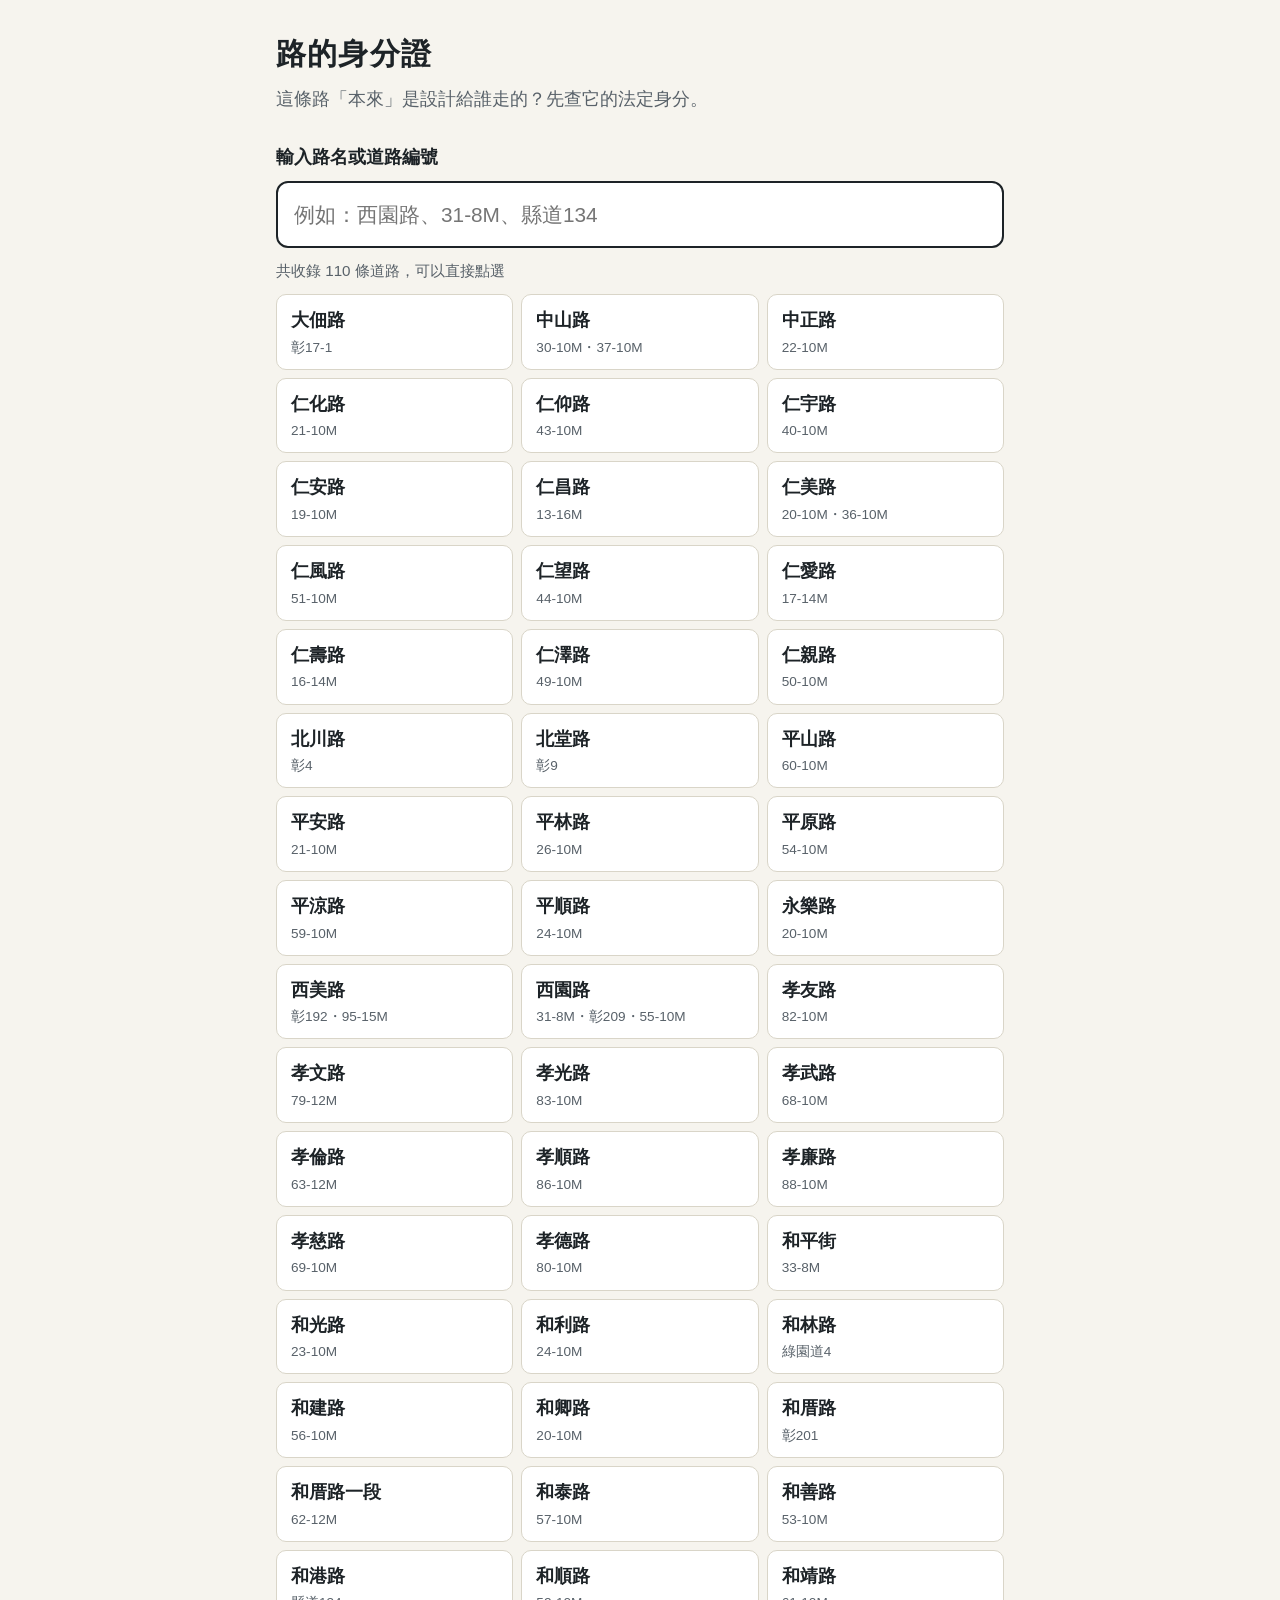
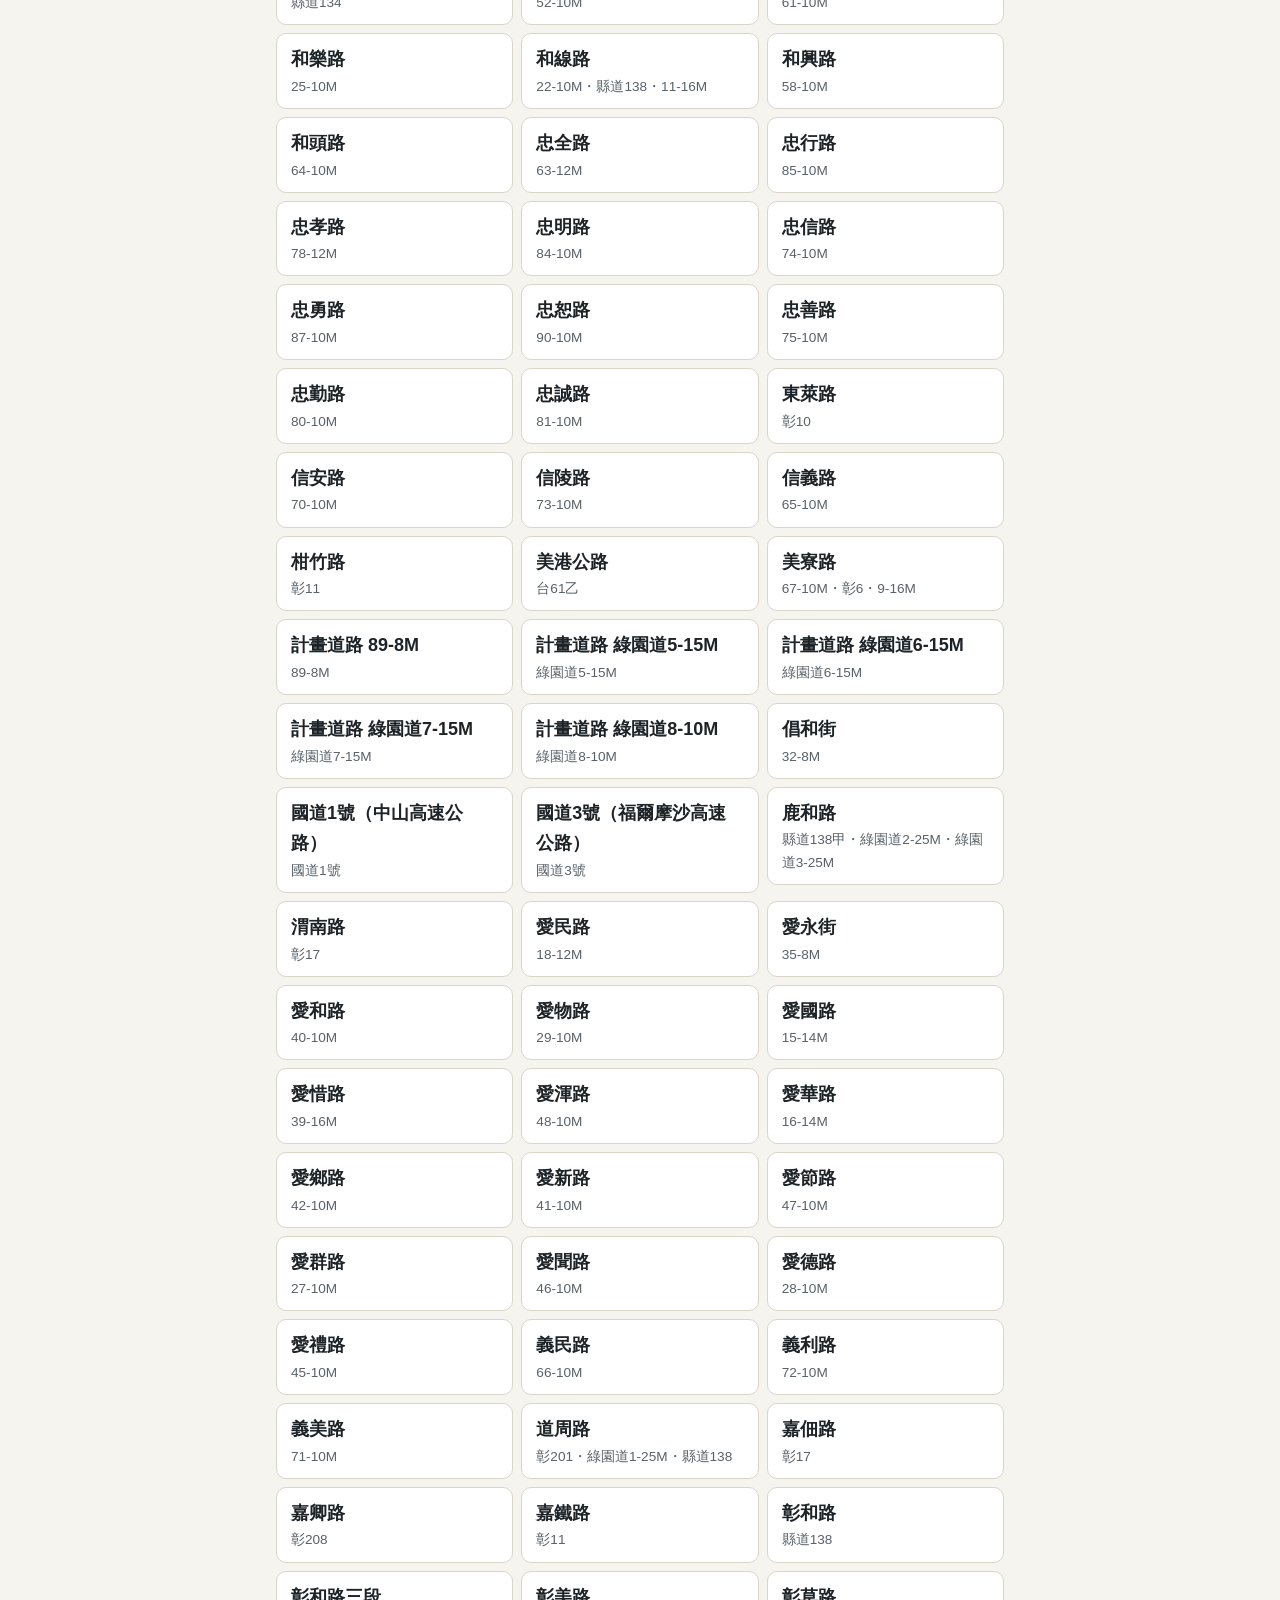
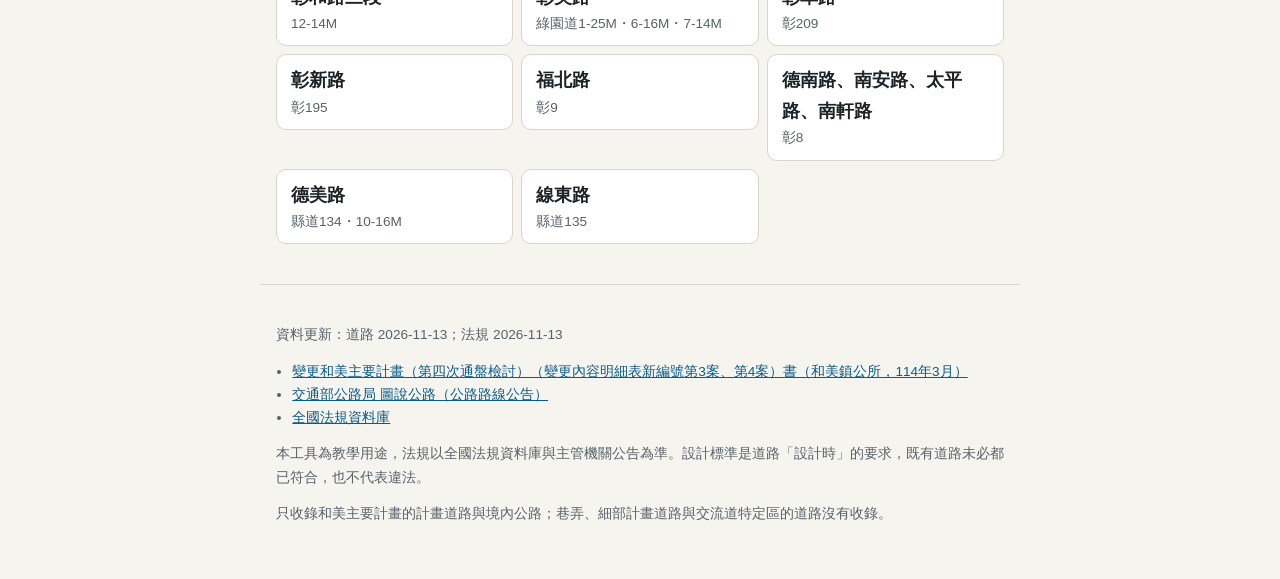
==== index.html @ d0cd9223 "建立路的身分證：和美道路法定身分查詢工具 靜態網站加三份法規研究資料（公路法體系、市區道路體系、和美主要計畫道路編號表）， 以 scripts/build_data.py 合併成網站讀取的 JSON。" ====
<!doctype html>
<html lang="zh-Hant-TW">
<head>
<meta charset="utf-8">
<meta name="viewport" content="width=device-width, initial-scale=1">
<title>路的身分證｜和美道路法定身分查詢</title>
<meta name="description" content="輸入和美鎮的路名或道路編號，查它在公路法、和美都市計畫與市區道路條例下的身分與法定要求。">
<link rel="stylesheet" href="assets/style.css">
</head>
<body>
<div id="banner" class="banner" hidden></div>
<header class="site-head">
  <a class="brand" href="#">路的身分證</a>
  <p class="tagline">這條路「本來」是設計給誰走的？先查它的法定身分。</p>
</header>

<main>
  <section id="search-view">
    <label class="search-label" for="q">輸入路名或道路編號</label>
    <input id="q" class="search" type="search" autocomplete="off" inputmode="search"
           placeholder="例如：西園路、31-8M、縣道134">
    <p id="search-status" class="status" role="status" aria-live="polite"></p>
    <ul id="results" class="road-list"></ul>
  </section>

  <section id="card-view" hidden>
    <p class="back"><a href="#">← 回到搜尋</a></p>
    <div id="card"></div>
  </section>
</main>

<footer class="site-foot">
  <p id="updated"></p>
  <ul id="sources" class="sources"></ul>
  <p>本工具為教學用途，法規以全國法規資料庫與主管機關公告為準。設計標準是道路「設計時」的要求，既有道路未必都已符合，也不代表違法。</p>
  <p>只收錄和美主要計畫的計畫道路與境內公路；巷弄、細部計畫道路與交流道特定區的道路沒有收錄。</p>
</footer>

<noscript><p class="banner">這個工具需要開啟 JavaScript 才能使用。</p></noscript>
<script type="module" src="assets/app.js"></script>
</body>
</html>
---- assets/style.css ----
:root {
  --bg: #f6f4ee;
  --card: #ffffff;
  --ink: #1d2327;
  --muted: #586169;
  --line: #d9d5c8;
  --accent: #0b5c8a;
  --hw: #b4541a;
  --plan: #2f7a4d;
  --urban: #0b5c8a;
  --field: #7a4a9a;
  --warn-bg: #fff3d6;
  --warn-ink: #6b4a00;
  --radius: 12px;
}
@media (prefers-color-scheme: dark) {
  :root {
    --bg: #14181b;
    --card: #1e2428;
    --ink: #eceff1;
    --muted: #a9b3ba;
    --line: #36404a;
    --accent: #7cc4ee;
    --hw: #f0a070;
    --plan: #7fd0a0;
    --urban: #7cc4ee;
    --field: #c9a3e6;
    --warn-bg: #3d3212;
    --warn-ink: #ffe2a0;
  }
}
* { box-sizing: border-box; }
html { -webkit-text-size-adjust: 100%; }
body {
  margin: 0;
  background: var(--bg);
  color: var(--ink);
  font: 18px/1.7 -apple-system, BlinkMacSystemFont, "PingFang TC", "Noto Sans TC", "Microsoft JhengHei", sans-serif;
}
main, .site-head, .site-foot { max-width: 760px; margin: 0 auto; padding: 0 16px; }
a { color: var(--accent); }
a:focus-visible, button:focus-visible, input:focus-visible, summary:focus-visible {
  outline: 3px solid var(--accent); outline-offset: 2px;
}
.banner { background: #a12a1c; color: #fff; text-align: center; padding: 10px 16px; font-weight: 700; }

.site-head { padding-top: 28px; padding-bottom: 8px; }
.brand { font-size: 1.9rem; font-weight: 800; color: var(--ink); text-decoration: none; letter-spacing: .04em; }
.tagline { margin: 4px 0 0; color: var(--muted); }

.search-label { display: block; font-weight: 700; margin: 20px 0 8px; }
.search {
  width: 100%; font: inherit; font-size: 1.3rem; padding: 14px 16px;
  border: 2px solid var(--ink); border-radius: var(--radius);
  background: var(--card); color: var(--ink);
}
.status { color: var(--muted); margin: 10px 0; font-size: .95rem; }
.road-list {
  list-style: none; padding: 0; margin: 0 0 40px;
  display: grid; grid-template-columns: repeat(auto-fill, minmax(210px, 1fr)); gap: 8px;
}
.road-list a {
  display: flex; flex-direction: column; padding: 10px 14px; min-height: 64px; justify-content: center;
  background: var(--card); border: 1px solid var(--line); border-radius: 10px;
  text-decoration: none; color: var(--ink);
}
.road-list a:hover { border-color: var(--accent); }
.rname { font-weight: 700; }
.rcode { color: var(--muted); font-size: .85rem; font-variant-numeric: tabular-nums; }

.back { margin: 20px 0 8px; }
.id-head {
  background: var(--card); border: 2px solid var(--ink); border-radius: var(--radius);
  padding: 18px 20px; margin-bottom: 16px;
}
.eyebrow { margin: 0; font-size: .85rem; letter-spacing: .3em; color: var(--muted); }
.id-head h1 { margin: 0; font-size: 2.3rem; line-height: 1.3; }
.seg-label { margin: 4px 0 0; color: var(--muted); }
.tabs { display: flex; flex-wrap: wrap; gap: 8px; }
.tab {
  padding: 8px 14px; border: 2px solid var(--line); border-radius: 999px;
  text-decoration: none; color: var(--ink); background: var(--bg); font-size: .95rem;
}
.tab.on { border-color: var(--ink); background: var(--ink); color: var(--bg); font-weight: 700; }

.block {
  background: var(--card); border: 1px solid var(--line); border-left: 8px solid var(--line);
  border-radius: var(--radius); padding: 16px 20px; margin-bottom: 16px;
}
.b-highway { border-left-color: var(--hw); }
.b-plan { border-left-color: var(--plan); }
.b-urban { border-left-color: var(--urban); }
.b-field { border-left-color: var(--field); }
.block h2 { margin: 0 0 8px; font-size: 1.2rem; }
.block h3 { font-size: 1.05rem; margin: 18px 0 8px; }
.verdict { font-size: 1.45rem; font-weight: 800; margin: 4px 0 10px; line-height: 1.4; }
dl { margin: 0; }
.row { display: grid; grid-template-columns: 6.5em 1fr; gap: 8px; padding: 6px 0; border-top: 1px dashed var(--line); }
dt { color: var(--muted); }
dd { margin: 0; overflow-wrap: anywhere; }
.note { color: var(--muted); font-size: .95rem; margin: 10px 0; }
.note.warn { background: var(--warn-bg); color: var(--warn-ink); padding: 8px 12px; border-radius: 8px; }
.empty { color: var(--muted); }
.badge {
  display: inline-block; margin-left: 8px; padding: 1px 8px; font-size: .78rem; font-weight: 700;
  background: var(--warn-bg); color: var(--warn-ink); border: 1px solid currentColor; border-radius: 999px;
  vertical-align: middle; white-space: nowrap;
}

details.group { border-top: 1px solid var(--line); }
details.group > summary { cursor: pointer; padding: 12px 0; font-weight: 700; font-size: 1.05rem; }
.count { color: var(--muted); font-weight: 400; margin-left: 8px; font-size: .9rem; }
.rule { border: 1px solid var(--line); border-radius: 10px; padding: 12px 14px; margin: 0 0 12px; background: var(--bg); }
.rule h4 { margin: 0 0 6px; font-size: .95rem; color: var(--muted); font-weight: 700; }
.plain { margin: 0 0 8px; font-size: 1.05rem; }
.rule details > summary { cursor: pointer; color: var(--accent); font-size: .95rem; }
.lawtext { white-space: pre-wrap; font-size: .95rem; border-left: 3px solid var(--line); padding-left: 12px; margin: 8px 0; }
.meta { font-size: .85rem; color: var(--muted); margin: 6px 0 0; overflow-wrap: anywhere; }

.checklist { padding-left: 1.2em; margin: 8px 0; }
.checklist li { margin-bottom: 6px; }
.actions { display: flex; flex-wrap: wrap; gap: 10px; align-items: center; margin: 14px 0 0; }
button {
  font: inherit; font-weight: 700; padding: 10px 18px; border-radius: 10px; cursor: pointer;
  border: 2px solid var(--ink); background: var(--ink); color: var(--bg);
}
button.ghost { background: transparent; color: var(--ink); }
.copy-status { font-size: .9rem; color: var(--muted); }

.site-foot { color: var(--muted); font-size: .85rem; padding-top: 24px; padding-bottom: 40px; border-top: 1px solid var(--line); margin-top: 24px; }
.sources { padding-left: 1.2em; }

@media print {
  body { background: #fff; color: #000; font-size: 11pt; }
  .site-head, .back, .actions, .banner, .tabs, .site-foot .sources { display: none; }
  .block, .id-head { border-color: #000; break-inside: avoid; }
  details.group > summary .count { display: none; }
  .rule details { display: none; }
  a { color: #000; text-decoration: none; }
}

.cands { padding-left: 1.2em; margin: 8px 0; }
.cands li { margin-bottom: 8px; }
.note { white-space: pre-line; }
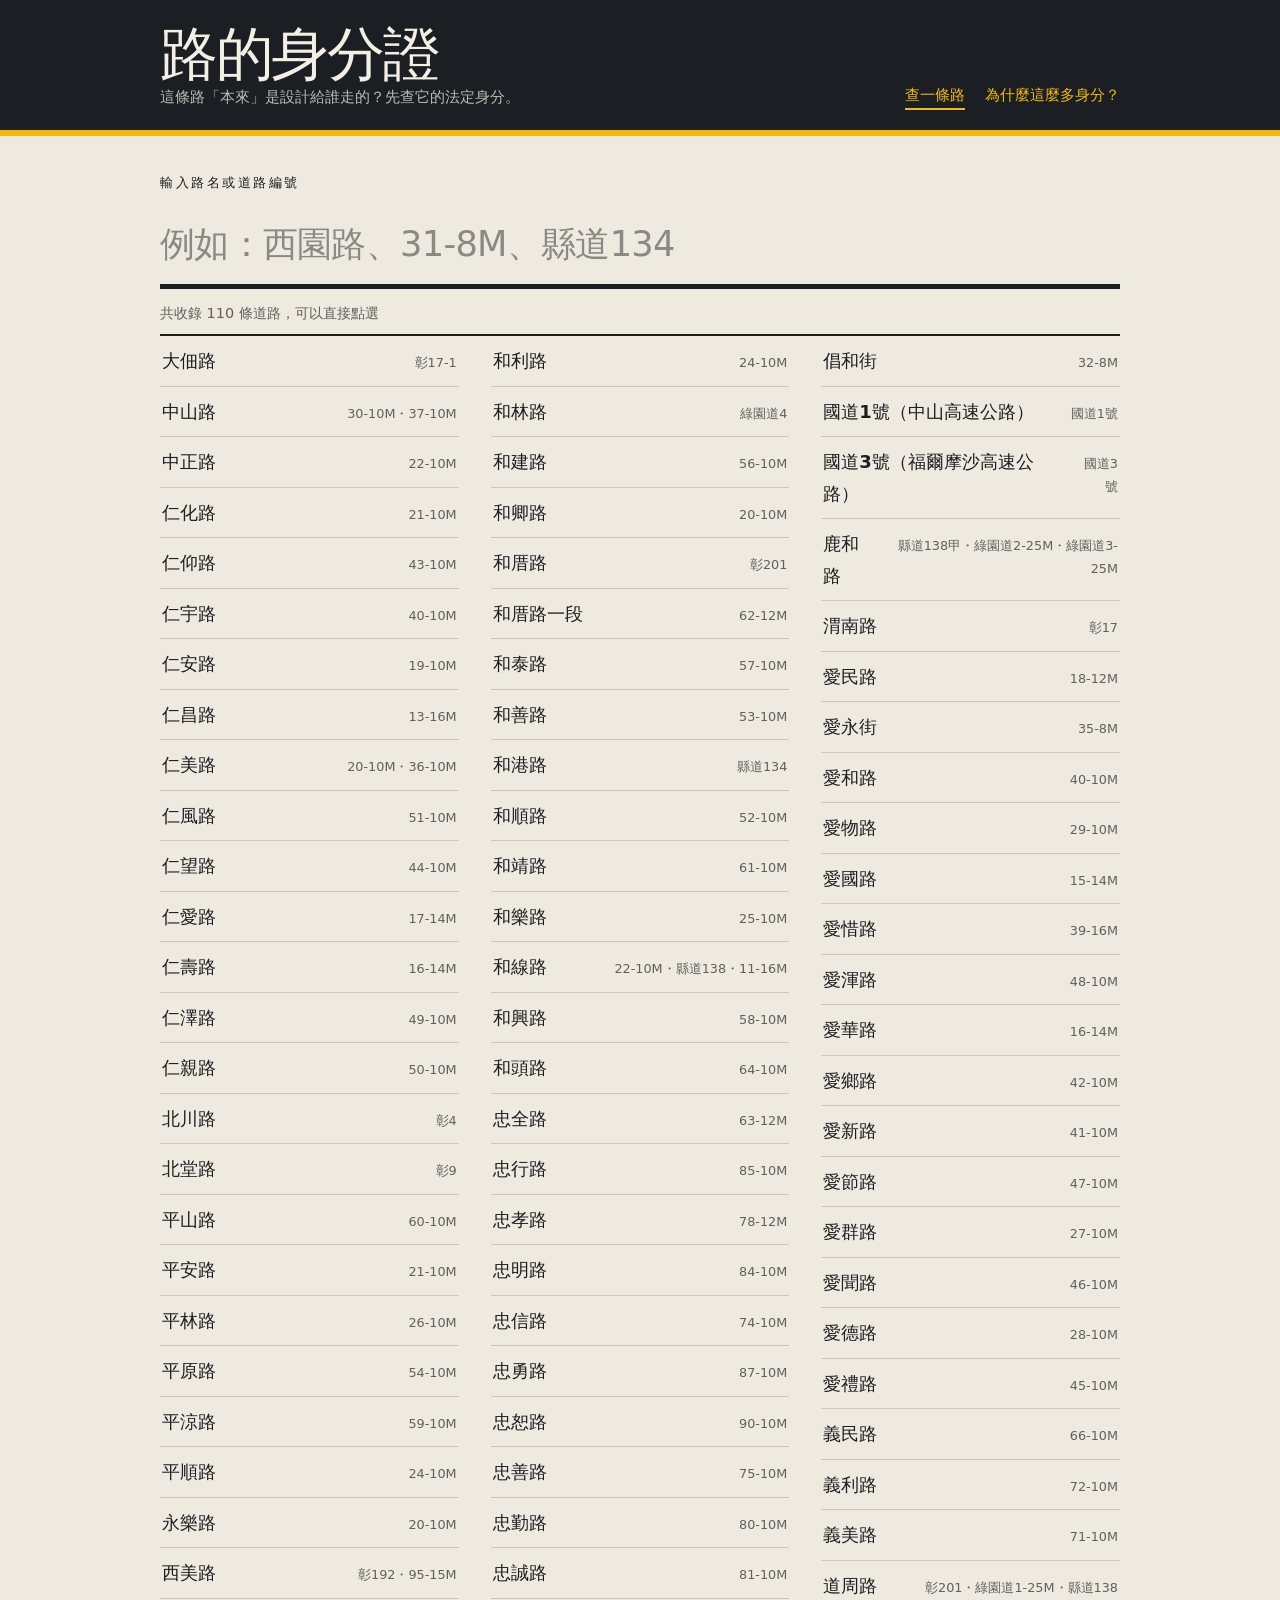
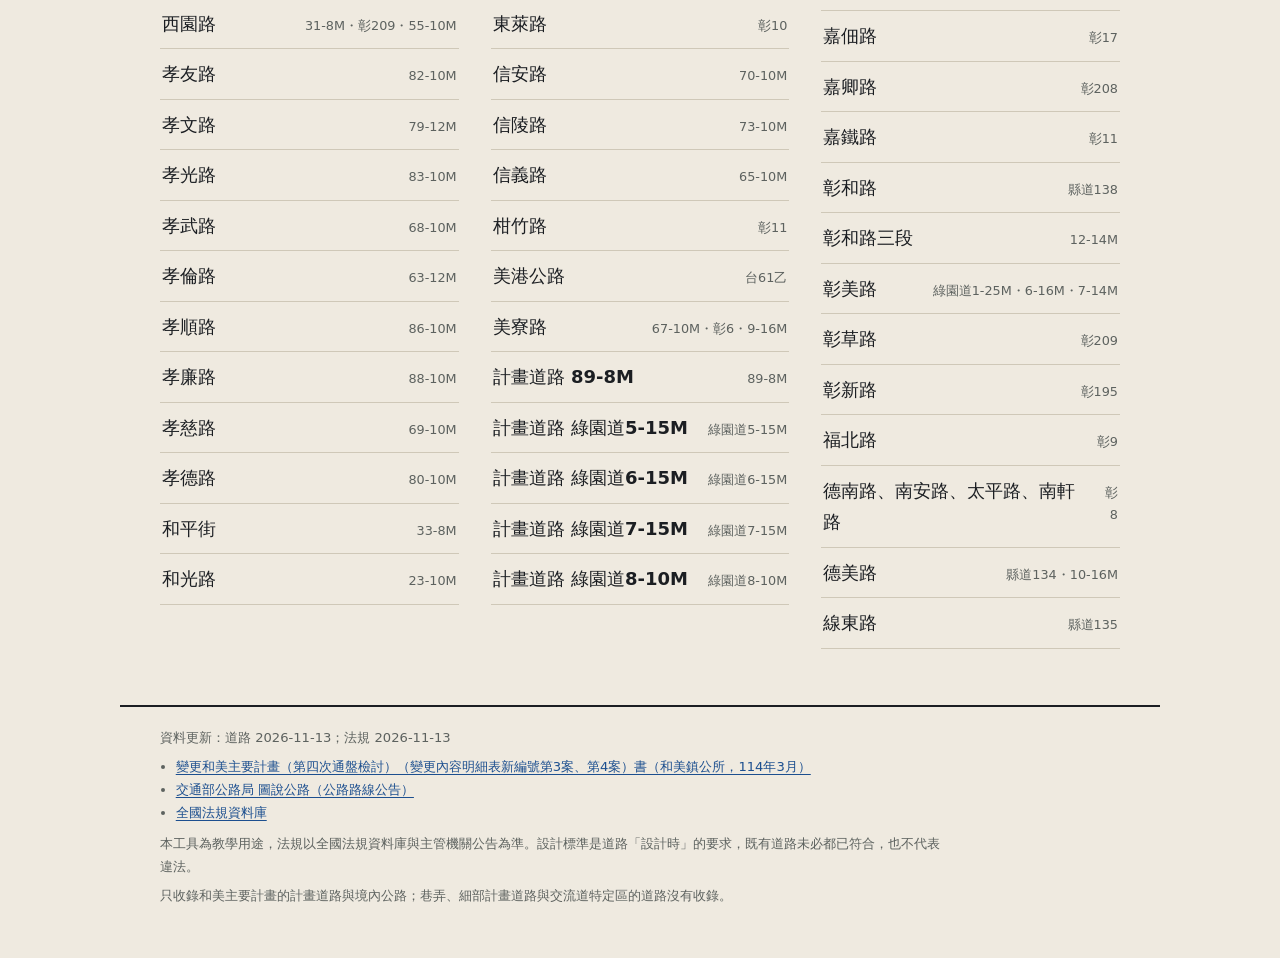
==== commit 9fcd10db: "新增分析頁「一條路，好幾個老闆」並改版視覺 說明道路多法規、多機關管理的成因、可觀察現象與五種解法； 樣式改為柏油色頁首、直角粗線與大字編號，桌機兩欄。  Co-Authored-By: Claude" ====
--- a/index.html
+++ b/index.html
@@ -10,8 +10,16 @@
 <body>
 <div id="banner" class="banner" hidden></div>
 <header class="site-head">
-  <a class="brand" href="#">路的身分證</a>
-  <p class="tagline">這條路「本來」是設計給誰走的？先查它的法定身分。</p>
+  <div class="wrap">
+    <div>
+      <a class="brand" href="./">路的身分證</a>
+      <p class="tagline">這條路「本來」是設計給誰走的？先查它的法定身分。</p>
+    </div>
+    <nav class="nav" aria-label="主選單">
+      <a href="./" aria-current="page">查一條路</a>
+      <a href="why.html">為什麼這麼多身分？</a>
+    </nav>
+  </div>
 </header>
 
 <main>
@@ -24,7 +32,7 @@
   </section>
 
   <section id="card-view" hidden>
-    <p class="back"><a href="#">← 回到搜尋</a></p>
+    <p class="back"><a href="#">← 回到全部道路</a></p>
     <div id="card"></div>
   </section>
 </main>
--- a/assets/style.css
+++ b/assets/style.css
@@ -1,144 +1,180 @@
+/* 路的身分證：柏油、標線、路牌。平塗色塊、直角、粗線，不用陰影與圓角卡片。 */
 :root {
-  --bg: #f6f4ee;
-  --card: #ffffff;
-  --ink: #1d2327;
-  --muted: #586169;
-  --line: #d9d5c8;
-  --accent: #0b5c8a;
-  --hw: #b4541a;
-  --plan: #2f7a4d;
-  --urban: #0b5c8a;
-  --field: #7a4a9a;
-  --warn-bg: #fff3d6;
-  --warn-ink: #6b4a00;
-  --radius: 12px;
+  --asphalt: #1b1e22;
+  --paper: #efeae0;
+  --sheet: #f9f6ee;
+  --ink: #1b1e22;
+  --muted: #5d625f;
+  --line: #1b1e22;
+  --hair: #cfc8b8;
+  --yellow: #f0b90b;
+  --green: #17603f;
+  --blue: #1c4f8f;
+  --red: #b93a26;
+  --violet: #5b3f86;
+  --warn-bg: #fbe9a8;
+  --warn-ink: #4d3a00;
+  --accent: var(--blue);
 }
 @media (prefers-color-scheme: dark) {
   :root {
-    --bg: #14181b;
-    --card: #1e2428;
-    --ink: #eceff1;
-    --muted: #a9b3ba;
-    --line: #36404a;
-    --accent: #7cc4ee;
-    --hw: #f0a070;
-    --plan: #7fd0a0;
-    --urban: #7cc4ee;
-    --field: #c9a3e6;
-    --warn-bg: #3d3212;
-    --warn-ink: #ffe2a0;
+    --paper: #15181b;
+    --sheet: #1e2226;
+    --ink: #ece7dc;
+    --muted: #a5a79f;
+    --line: #ece7dc;
+    --hair: #3a4046;
+    --green: #5fc091;
+    --blue: #7fb2ee;
+    --red: #f0806a;
+    --violet: #b79ae0;
+    --warn-bg: #4a3c0c;
+    --warn-ink: #ffe9a3;
   }
 }
 * { box-sizing: border-box; }
 html { -webkit-text-size-adjust: 100%; }
 body {
   margin: 0;
-  background: var(--bg);
+  background: var(--paper);
   color: var(--ink);
-  font: 18px/1.7 -apple-system, BlinkMacSystemFont, "PingFang TC", "Noto Sans TC", "Microsoft JhengHei", sans-serif;
+  font: 18px/1.75 "PingFang TC", "Noto Sans TC", "Microsoft JhengHei", system-ui, sans-serif;
+  font-synthesis: none;
+  text-rendering: optimizeLegibility;
 }
-main, .site-head, .site-foot { max-width: 760px; margin: 0 auto; padding: 0 16px; }
-a { color: var(--accent); }
+h1, h2, h3, h4, p, ul, ol, dl { margin: 0; }
+a { color: var(--accent); text-underline-offset: 3px; }
 a:focus-visible, button:focus-visible, input:focus-visible, summary:focus-visible {
-  outline: 3px solid var(--accent); outline-offset: 2px;
+  outline: 3px solid var(--yellow); outline-offset: 2px;
 }
-.banner { background: #a12a1c; color: #fff; text-align: center; padding: 10px 16px; font-weight: 700; }
+.wrap, main, .site-foot { max-width: 1040px; margin: 0 auto; padding-left: 16px; padding-right: 16px; }
+@media (min-width: 900px) { .wrap, main, .site-foot { padding-left: 40px; padding-right: 40px; } }
 
-.site-head { padding-top: 28px; padding-bottom: 8px; }
-.brand { font-size: 1.9rem; font-weight: 800; color: var(--ink); text-decoration: none; letter-spacing: .04em; }
-.tagline { margin: 4px 0 0; color: var(--muted); }
+.banner { background: var(--red); color: #fff; text-align: center; padding: 10px 16px; font-weight: 800; }
 
-.search-label { display: block; font-weight: 700; margin: 20px 0 8px; }
+/* 頁首：一段柏油路，底下是黃色分向線 */
+.site-head { background: var(--asphalt); color: #f4efe4; border-bottom: 6px solid var(--yellow); }
+.site-head .wrap { display: flex; flex-wrap: wrap; align-items: flex-end; justify-content: space-between; gap: 8px 32px; padding-top: 26px; padding-bottom: 20px; }
+.brand { font-size: clamp(2.2rem, 6vw, 3.6rem); font-weight: 900; letter-spacing: -0.04em; line-height: 1; color: inherit; text-decoration: none; }
+.tagline { font-size: .95rem; opacity: .75; max-width: 30em; }
+.nav { display: flex; gap: 20px; font-weight: 700; font-size: .95rem; }
+.nav a { color: var(--yellow); text-decoration: none; border-bottom: 2px solid transparent; }
+.nav a:hover, .nav a[aria-current] { border-bottom-color: var(--yellow); }
+
+/* 搜尋 */
+.search-label { display: block; font-size: .8rem; font-weight: 800; letter-spacing: .2em; margin: 36px 0 8px; }
 .search {
-  width: 100%; font: inherit; font-size: 1.3rem; padding: 14px 16px;
-  border: 2px solid var(--ink); border-radius: var(--radius);
-  background: var(--card); color: var(--ink);
+  width: 100%; font: inherit; font-size: clamp(1.4rem, 4vw, 2.2rem); font-weight: 800; letter-spacing: -0.02em;
+  padding: 10px 0; border: 0; border-bottom: 5px solid var(--line); border-radius: 0;
+  background: transparent; color: var(--ink);
 }
-.status { color: var(--muted); margin: 10px 0; font-size: .95rem; }
-.road-list {
-  list-style: none; padding: 0; margin: 0 0 40px;
-  display: grid; grid-template-columns: repeat(auto-fill, minmax(210px, 1fr)); gap: 8px;
+.search::placeholder { color: var(--muted); font-weight: 500; opacity: .7; }
+.search:focus { outline: none; border-bottom-color: var(--yellow); }
+.status { color: var(--muted); margin: 12px 0 8px; font-size: .9rem; }
+.road-list { list-style: none; padding: 0; margin: 0 0 56px; columns: 220px auto; column-gap: 32px; border-top: 2px solid var(--line); }
+.road-list li { break-inside: avoid; border-bottom: 1px solid var(--hair); }
+.road-list a { display: flex; justify-content: space-between; align-items: baseline; gap: 12px; padding: 9px 2px; text-decoration: none; color: var(--ink); }
+.road-list a:hover { background: var(--yellow); color: var(--asphalt); }
+.road-list a:hover .rcode { color: var(--asphalt); }
+.rname { font-weight: 800; }
+.rcode { color: var(--muted); font-size: .8rem; font-variant-numeric: tabular-nums; text-align: right; }
+
+/* 身分證 */
+.back { margin: 22px 0 10px; font-size: .9rem; font-weight: 700; }
+.id-head { border-top: 8px solid var(--line); padding: 14px 0 22px; }
+.eyebrow { font-size: .78rem; font-weight: 800; letter-spacing: .32em; color: var(--muted); }
+.id-head h1 { font-size: clamp(3.2rem, 11vw, 6.5rem); font-weight: 900; letter-spacing: -0.06em; line-height: 1.02; margin: 2px 0 10px; }
+.seg-label { color: var(--muted); }
+.tabs { display: flex; flex-wrap: wrap; gap: 0; margin-top: 10px; border: 2px solid var(--line); width: fit-content; max-width: 100%; }
+.tab { padding: 9px 16px; text-decoration: none; color: var(--ink); font-size: .92rem; font-weight: 700; border-right: 2px solid var(--line); }
+.tab:last-child { border-right: 0; }
+.tab.on { background: var(--line); color: var(--paper); }
+@media (max-width: 700px) { .tabs { flex-direction: column; width: 100%; } .tab { border-right: 0; border-bottom: 2px solid var(--line); } .tab:last-child { border-bottom: 0; } }
+
+.block { --c: var(--line); border-top: 4px solid var(--c); padding: 16px 0 30px; display: grid; gap: 0 40px; }
+.block > * { grid-column: 1; min-width: 0; }
+.block h2 { font-size: .95rem; font-weight: 800; letter-spacing: .06em; color: var(--c); }
+.block h2 .num { display: block; font-size: 3rem; font-weight: 900; letter-spacing: -0.05em; line-height: 1; margin-bottom: 6px; font-variant-numeric: tabular-nums; }
+@media (min-width: 900px) {
+  .block { grid-template-columns: 220px 1fr; }
+  .block > * { grid-column: 2; }
+  .block > h2 { grid-column: 1; grid-row: 1 / span 20; }
+  .block h2 .num { font-size: 4.6rem; }
 }
-.road-list a {
-  display: flex; flex-direction: column; padding: 10px 14px; min-height: 64px; justify-content: center;
-  background: var(--card); border: 1px solid var(--line); border-radius: 10px;
-  text-decoration: none; color: var(--ink);
-}
-.road-list a:hover { border-color: var(--accent); }
-.rname { font-weight: 700; }
-.rcode { color: var(--muted); font-size: .85rem; font-variant-numeric: tabular-nums; }
+.b-highway { --c: var(--red); }
+.b-plan { --c: var(--green); }
+.b-urban { --c: var(--blue); }
+.b-field { --c: var(--violet); }
+.block h3 { font-size: 1rem; font-weight: 800; margin: 20px 0 6px; }
+.verdict { font-size: clamp(1.6rem, 4.6vw, 2.5rem); font-weight: 900; letter-spacing: -0.03em; line-height: 1.25; margin: 0 0 12px; }
+.row { display: grid; grid-template-columns: 6em 1fr; gap: 12px; padding: 7px 0; border-top: 1px solid var(--hair); }
+dl .row:last-child { border-bottom: 1px solid var(--hair); }
+dt { color: var(--muted); font-size: .9rem; }
+dd { margin: 0; overflow-wrap: anywhere; }
+.note { color: var(--muted); font-size: .95rem; margin: 10px 0; white-space: pre-line; max-width: 46em; }
+.note.warn { background: var(--warn-bg); color: var(--warn-ink); padding: 10px 14px; border-left: 6px solid var(--yellow); }
+.empty { color: var(--muted); }
+.badge { display: inline-block; margin-left: 10px; padding: 1px 8px; font-size: .72rem; font-weight: 800; letter-spacing: .04em; background: var(--yellow); color: var(--asphalt); vertical-align: middle; white-space: nowrap; }
+.cands { padding-left: 1.2em; margin: 8px 0; }
+.cands li { margin-bottom: 8px; }
 
-.back { margin: 20px 0 8px; }
-.id-head {
-  background: var(--card); border: 2px solid var(--ink); border-radius: var(--radius);
-  padding: 18px 20px; margin-bottom: 16px;
-}
-.eyebrow { margin: 0; font-size: .85rem; letter-spacing: .3em; color: var(--muted); }
-.id-head h1 { margin: 0; font-size: 2.3rem; line-height: 1.3; }
-.seg-label { margin: 4px 0 0; color: var(--muted); }
-.tabs { display: flex; flex-wrap: wrap; gap: 8px; }
-.tab {
-  padding: 8px 14px; border: 2px solid var(--line); border-radius: 999px;
-  text-decoration: none; color: var(--ink); background: var(--bg); font-size: .95rem;
-}
-.tab.on { border-color: var(--ink); background: var(--ink); color: var(--bg); font-weight: 700; }
-
-.block {
-  background: var(--card); border: 1px solid var(--line); border-left: 8px solid var(--line);
-  border-radius: var(--radius); padding: 16px 20px; margin-bottom: 16px;
-}
-.b-highway { border-left-color: var(--hw); }
-.b-plan { border-left-color: var(--plan); }
-.b-urban { border-left-color: var(--urban); }
-.b-field { border-left-color: var(--field); }
-.block h2 { margin: 0 0 8px; font-size: 1.2rem; }
-.block h3 { font-size: 1.05rem; margin: 18px 0 8px; }
-.verdict { font-size: 1.45rem; font-weight: 800; margin: 4px 0 10px; line-height: 1.4; }
-dl { margin: 0; }
-.row { display: grid; grid-template-columns: 6.5em 1fr; gap: 8px; padding: 6px 0; border-top: 1px dashed var(--line); }
-dt { color: var(--muted); }
-dd { margin: 0; overflow-wrap: anywhere; }
-.note { color: var(--muted); font-size: .95rem; margin: 10px 0; }
-.note.warn { background: var(--warn-bg); color: var(--warn-ink); padding: 8px 12px; border-radius: 8px; }
-.empty { color: var(--muted); }
-.badge {
-  display: inline-block; margin-left: 8px; padding: 1px 8px; font-size: .78rem; font-weight: 700;
-  background: var(--warn-bg); color: var(--warn-ink); border: 1px solid currentColor; border-radius: 999px;
-  vertical-align: middle; white-space: nowrap;
-}
-
-details.group { border-top: 1px solid var(--line); }
-details.group > summary { cursor: pointer; padding: 12px 0; font-weight: 700; font-size: 1.05rem; }
-.count { color: var(--muted); font-weight: 400; margin-left: 8px; font-size: .9rem; }
-.rule { border: 1px solid var(--line); border-radius: 10px; padding: 12px 14px; margin: 0 0 12px; background: var(--bg); }
-.rule h4 { margin: 0 0 6px; font-size: .95rem; color: var(--muted); font-weight: 700; }
-.plain { margin: 0 0 8px; font-size: 1.05rem; }
-.rule details > summary { cursor: pointer; color: var(--accent); font-size: .95rem; }
-.lawtext { white-space: pre-wrap; font-size: .95rem; border-left: 3px solid var(--line); padding-left: 12px; margin: 8px 0; }
-.meta { font-size: .85rem; color: var(--muted); margin: 6px 0 0; overflow-wrap: anywhere; }
+details.group { border-top: 2px solid var(--line); }
+details.group:last-of-type { border-bottom: 2px solid var(--line); }
+details.group > summary { cursor: pointer; padding: 12px 0; font-weight: 800; font-size: 1.1rem; list-style: none; display: flex; justify-content: space-between; align-items: baseline; }
+details.group > summary::-webkit-details-marker { display: none; }
+details.group > summary::after { content: "＋"; font-weight: 900; margin-left: 12px; }
+details.group[open] > summary::after { content: "－"; }
+.count { color: var(--muted); font-weight: 500; margin-left: auto; font-size: .85rem; }
+.rule { border-top: 1px solid var(--hair); padding: 14px 0 16px; }
+.rule h4 { font-size: .8rem; font-weight: 800; letter-spacing: .04em; color: var(--c, var(--muted)); margin-bottom: 4px; }
+.plain { font-size: 1.05rem; max-width: 44em; margin-bottom: 8px; }
+.rule details > summary { cursor: pointer; font-size: .88rem; font-weight: 700; color: var(--muted); }
+.lawtext { white-space: pre-wrap; font-size: .93rem; border-left: 4px solid var(--hair); padding-left: 14px; margin: 8px 0; max-width: 46em; }
+.meta { font-size: .8rem; color: var(--muted); margin-top: 6px; overflow-wrap: anywhere; }
 
 .checklist { padding-left: 1.2em; margin: 8px 0; }
 .checklist li { margin-bottom: 6px; }
-.actions { display: flex; flex-wrap: wrap; gap: 10px; align-items: center; margin: 14px 0 0; }
-button {
-  font: inherit; font-weight: 700; padding: 10px 18px; border-radius: 10px; cursor: pointer;
-  border: 2px solid var(--ink); background: var(--ink); color: var(--bg);
-}
+.actions { display: flex; flex-wrap: wrap; gap: 10px; align-items: center; margin-top: 16px; }
+button { font: inherit; font-weight: 800; padding: 10px 20px; border-radius: 0; cursor: pointer; border: 2px solid var(--line); background: var(--line); color: var(--paper); }
+button:hover { background: var(--yellow); border-color: var(--yellow); color: var(--asphalt); }
 button.ghost { background: transparent; color: var(--ink); }
 .copy-status { font-size: .9rem; color: var(--muted); }
+.more { border-top: 4px solid var(--line); padding: 18px 0 8px; font-weight: 800; font-size: 1.15rem; }
+.more a { color: var(--ink); }
 
-.site-foot { color: var(--muted); font-size: .85rem; padding-top: 24px; padding-bottom: 40px; border-top: 1px solid var(--line); margin-top: 24px; }
-.sources { padding-left: 1.2em; }
+/* 分析頁 */
+.essay { padding-bottom: 40px; }
+.essay .lead { font-size: clamp(2.4rem, 8vw, 5.2rem); font-weight: 900; letter-spacing: -0.055em; line-height: 1.08; margin: 36px 0 14px; }
+.essay .sub { font-size: 1.15rem; color: var(--muted); max-width: 34em; margin-bottom: 30px; }
+.essay p, .essay li { max-width: 40em; }
+.essay .block p + p { margin-top: 12px; }
+.essay ul, .essay ol { padding-left: 1.3em; margin: 10px 0; }
+.essay li { margin-bottom: 8px; }
+.essay strong { font-weight: 800; }
+.cite { font-size: .82rem; color: var(--muted); }
+.tbl-wrap { overflow-x: auto; margin: 14px 0; }
+table { border-collapse: collapse; width: 100%; min-width: 620px; font-size: .93rem; }
+th, td { text-align: left; vertical-align: top; padding: 9px 12px 9px 0; border-bottom: 1px solid var(--hair); }
+th { font-size: .78rem; letter-spacing: .1em; border-bottom: 2px solid var(--line); white-space: nowrap; }
+.ask { background: var(--asphalt); color: #f4efe4; padding: 18px 20px; margin-top: 16px; border-left: 8px solid var(--yellow); }
+.ask h3 { margin: 0 0 6px; color: var(--yellow); font-size: .8rem; letter-spacing: .2em; }
+.ask li { max-width: 38em; }
+.opts { display: grid; gap: 0; margin-top: 12px; border-top: 2px solid var(--line); }
+.opt { display: grid; grid-template-columns: 2.2em 1fr; gap: 4px 10px; padding: 14px 0; border-bottom: 1px solid var(--hair); }
+.opt .k { font-size: 1.7rem; font-weight: 900; line-height: 1.1; color: var(--c); }
+.opt h3 { margin: 0; font-size: 1.1rem; }
+.opt p { grid-column: 2; font-size: .95rem; }
+.opt .cost { color: var(--muted); }
+
+.site-foot { color: var(--muted); font-size: .82rem; padding-top: 20px; padding-bottom: 44px; border-top: 2px solid var(--line); margin-top: 30px; }
+.site-foot p { margin-bottom: 6px; max-width: 60em; }
+.sources { padding-left: 1.2em; margin-bottom: 8px; }
 
 @media print {
-  body { background: #fff; color: #000; font-size: 11pt; }
-  .site-head, .back, .actions, .banner, .tabs, .site-foot .sources { display: none; }
-  .block, .id-head { border-color: #000; break-inside: avoid; }
-  details.group > summary .count { display: none; }
+  body { background: #fff; color: #000; font-size: 10.5pt; }
+  .site-head { background: #fff; color: #000; border-bottom: 2px solid #000; }
+  .nav, .back, .actions, .banner, .tabs, .more, .site-foot .sources { display: none; }
+  .block { break-inside: avoid; }
   .rule details { display: none; }
   a { color: #000; text-decoration: none; }
 }
-
-.cands { padding-left: 1.2em; margin: 8px 0; }
-.cands li { margin-bottom: 8px; }
-.note { white-space: pre-line; }
